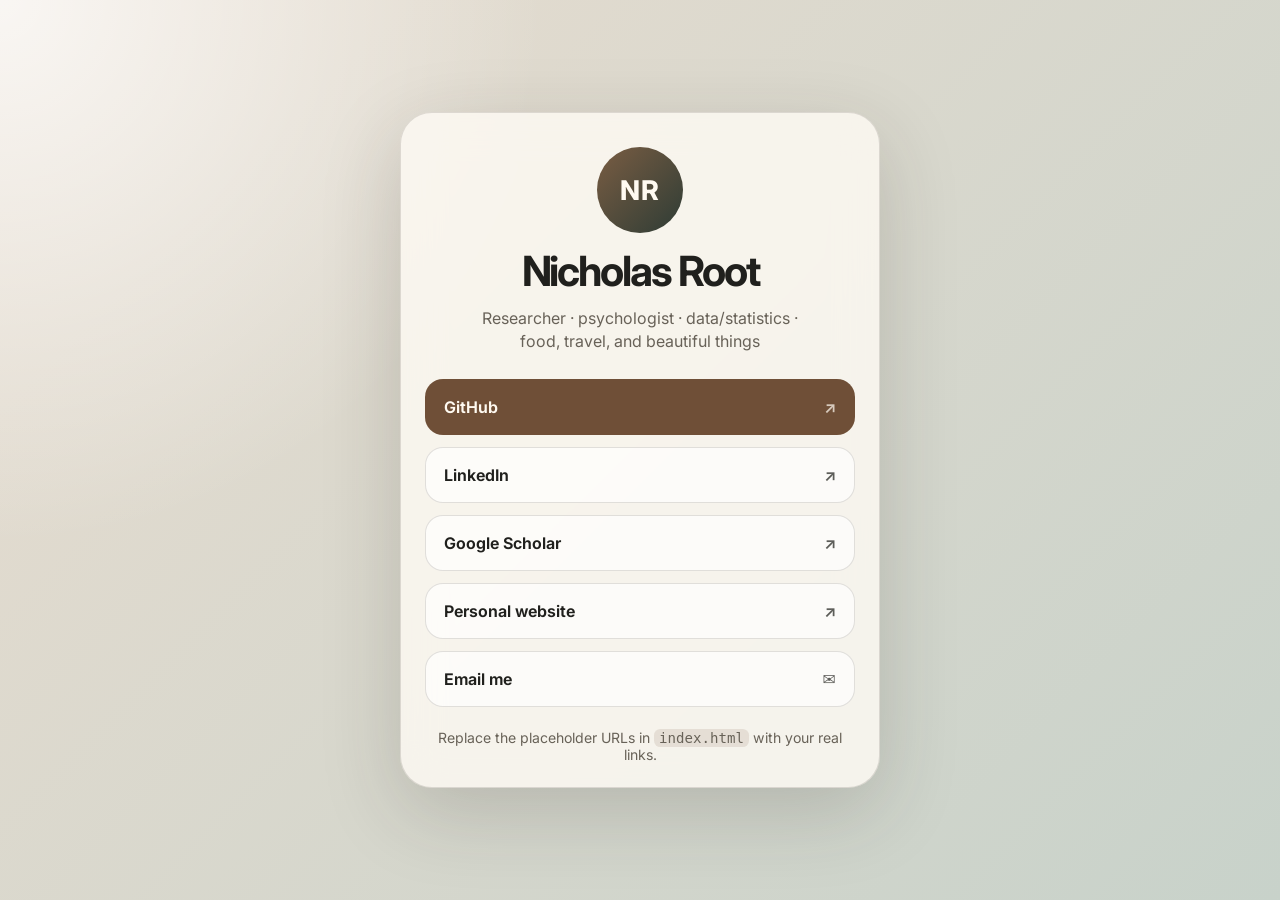
==== index.html @ 7e6c5c31 "update refs" ====
<!doctype html>
<html lang="en">
<head>
  <meta charset="utf-8" />
  <meta name="viewport" content="width=device-width, initial-scale=1" />
  <meta name="description" content="Links for Nicholas Root" />
  <title>Nicholas Root | Links</title>
  <link rel="preconnect" href="https://fonts.googleapis.com">
  <link rel="preconnect" href="https://fonts.gstatic.com" crossorigin>
  <link href="https://fonts.googleapis.com/css2?family=Inter:wght@400;500;650;750&display=swap" rel="stylesheet">
  <link rel="stylesheet" href="styles.css" />
</head>
<body>
  <main class="page-shell">
    <section class="card" aria-label="Profile links">
      <div class="avatar" aria-hidden="true">NR</div>

      <h1>Nicholas Root</h1>
      <p class="tagline">Researcher · psychologist · data/statistics · food, travel, and beautiful things</p>

      <nav class="links" aria-label="Main links">
        <a class="link-button primary" href="https://github.com/your-username" target="_blank" rel="noopener noreferrer">
          <span>GitHub</span>
          <span class="arrow">↗</span>
        </a>
        <a class="link-button" href="https://www.linkedin.com/in/your-profile" target="_blank" rel="noopener noreferrer">
          <span>LinkedIn</span>
          <span class="arrow">↗</span>
        </a>
        <a class="link-button" href="https://scholar.google.com/citations?user=YOUR_ID" target="_blank" rel="noopener noreferrer">
          <span>Google Scholar</span>
          <span class="arrow">↗</span>
        </a>
        <a class="link-button" href="https://your-website.com" target="_blank" rel="noopener noreferrer">
          <span>Personal website</span>
          <span class="arrow">↗</span>
        </a>
        <a class="link-button" href="mailto:nicholas.root@gmail.com">
          <span>Email me</span>
          <span class="arrow">✉</span>
        </a>
      </nav>

      <p class="note">Replace the placeholder URLs in <code>index.html</code> with your real links.</p>
    </section>
  </main>
</body>
</html>
---- styles.css ----
:root {
  --bg-1: #e8ddd0;
  --bg-2: #c8d2ca;
  --text: #20201d;
  --muted: #686258;
  --card: rgba(255, 252, 245, 0.78);
  --border: rgba(55, 48, 40, 0.14);
  --button: rgba(255, 255, 255, 0.68);
  --button-hover: rgba(255, 255, 255, 0.92);
  --accent: #6f4f37;
  --shadow: 0 24px 80px rgba(46, 41, 35, 0.18);
}

* { box-sizing: border-box; }

body {
  margin: 0;
  min-height: 100vh;
  font-family: Inter, system-ui, -apple-system, BlinkMacSystemFont, "Segoe UI", sans-serif;
  color: var(--text);
  background:
    radial-gradient(circle at top left, rgba(255,255,255,0.75), transparent 34rem),
    linear-gradient(135deg, var(--bg-1), var(--bg-2));
}

.page-shell {
  min-height: 100vh;
  display: grid;
  place-items: center;
  padding: 32px 18px;
}

.card {
  width: min(100%, 480px);
  padding: 34px 24px 24px;
  border: 1px solid var(--border);
  border-radius: 32px;
  background: var(--card);
  box-shadow: var(--shadow);
  backdrop-filter: blur(20px);
  text-align: center;
}

.avatar {
  width: 86px;
  height: 86px;
  margin: 0 auto 18px;
  display: grid;
  place-items: center;
  border-radius: 999px;
  background: linear-gradient(135deg, #7a5d43, #2e3c35);
  color: #fffaf1;
  font-weight: 750;
  font-size: 1.7rem;
  letter-spacing: 0.04em;
}

h1 {
  margin: 0;
  font-size: clamp(2rem, 7vw, 2.6rem);
  line-height: 1;
  letter-spacing: -0.05em;
}

.tagline {
  max-width: 34ch;
  margin: 14px auto 26px;
  color: var(--muted);
  line-height: 1.45;
}

.links {
  display: grid;
  gap: 12px;
}

.link-button {
  display: flex;
  align-items: center;
  justify-content: space-between;
  gap: 16px;
  min-height: 56px;
  padding: 0 18px;
  border: 1px solid var(--border);
  border-radius: 18px;
  background: var(--button);
  color: var(--text);
  text-decoration: none;
  font-weight: 650;
  transition: transform 150ms ease, background 150ms ease, border-color 150ms ease;
}

.link-button:hover,
.link-button:focus-visible {
  transform: translateY(-2px);
  background: var(--button-hover);
  border-color: rgba(55, 48, 40, 0.28);
  outline: none;
}

.link-button.primary {
  background: var(--accent);
  color: #fffaf1;
  border-color: transparent;
}

.arrow {
  opacity: 0.72;
}

.note {
  margin: 22px 0 0;
  color: var(--muted);
  font-size: 0.88rem;
}

code {
  padding: 0.1em 0.35em;
  border-radius: 0.45em;
  background: rgba(111, 79, 55, 0.12);
}
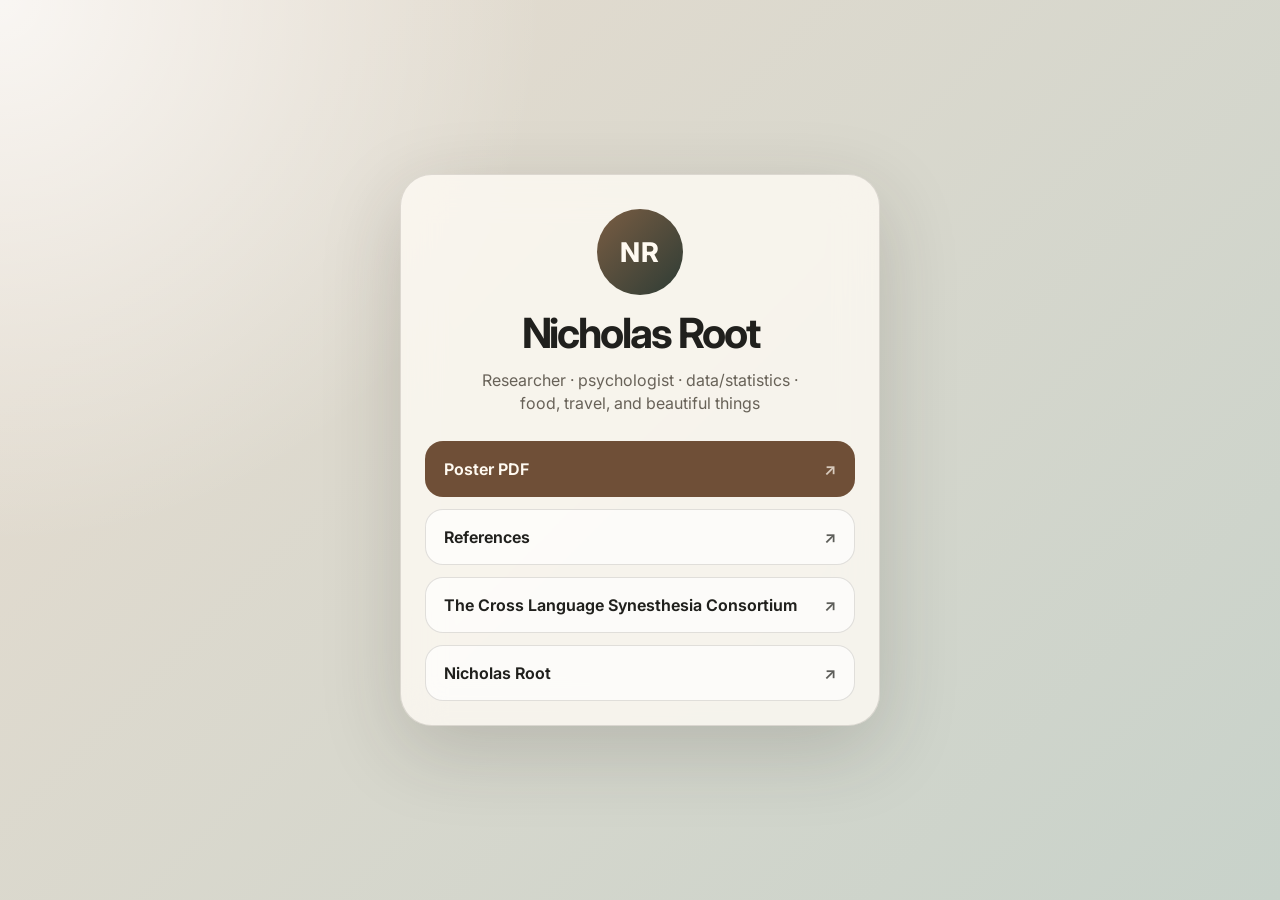
==== commit 51b5c0ce: "update refs" ====
--- a/index.html
+++ b/index.html
@@ -4,7 +4,7 @@
   <meta charset="utf-8" />
   <meta name="viewport" content="width=device-width, initial-scale=1" />
   <meta name="description" content="Links for Nicholas Root" />
-  <title>Nicholas Root | Links</title>
+  <title>Nicholas Root IMRF 2026 | Links</title>
   <link rel="preconnect" href="https://fonts.googleapis.com">
   <link rel="preconnect" href="https://fonts.gstatic.com" crossorigin>
   <link href="https://fonts.googleapis.com/css2?family=Inter:wght@400;500;650;750&display=swap" rel="stylesheet">
@@ -19,29 +19,24 @@
       <p class="tagline">Researcher · psychologist · data/statistics · food, travel, and beautiful things</p>
 
       <nav class="links" aria-label="Main links">
-        <a class="link-button primary" href="https://github.com/your-username" target="_blank" rel="noopener noreferrer">
-          <span>GitHub</span>
+        <a class="link-button primary" href="imrf2026.pdf" target="_blank" rel="noopener noreferrer">
+          <span>Poster PDF</span>
           <span class="arrow">↗</span>
         </a>
-        <a class="link-button" href="https://www.linkedin.com/in/your-profile" target="_blank" rel="noopener noreferrer">
-          <span>LinkedIn</span>
+        <a class="link-button" href="references.html" target="_blank" rel="noopener noreferrer">
+          <span>References</span>
           <span class="arrow">↗</span>
         </a>
-        <a class="link-button" href="https://scholar.google.com/citations?user=YOUR_ID" target="_blank" rel="noopener noreferrer">
-          <span>Google Scholar</span>
+        <a class="link-button" href="https://www.xlsc.org" target="_blank" rel="noopener noreferrer">
+          <span>The Cross Language Synesthesia Consortium</span>
           <span class="arrow">↗</span>
         </a>
-        <a class="link-button" href="https://your-website.com" target="_blank" rel="noopener noreferrer">
-          <span>Personal website</span>
+        <a class="link-button" href="https://www.nicholasbroot.com" target="_blank" rel="noopener noreferrer">
+          <span>Nicholas Root</span>
           <span class="arrow">↗</span>
-        </a>
-        <a class="link-button" href="mailto:nicholas.root@gmail.com">
-          <span>Email me</span>
-          <span class="arrow">✉</span>
         </a>
       </nav>
 
-      <p class="note">Replace the placeholder URLs in <code>index.html</code> with your real links.</p>
     </section>
   </main>
 </body>
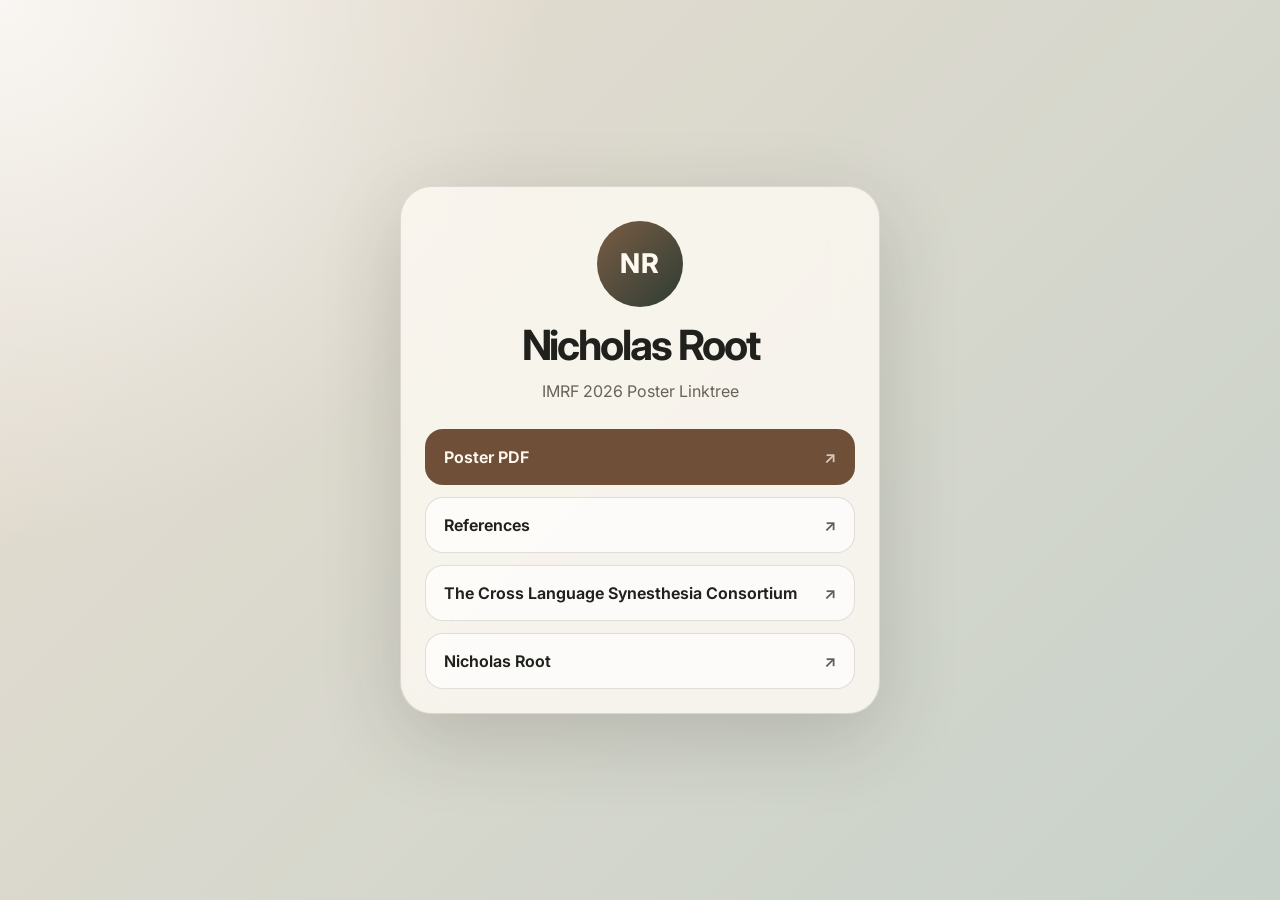
==== commit 6f6cb751: "Update index.html" ====
--- a/index.html
+++ b/index.html
@@ -16,7 +16,7 @@
       <div class="avatar" aria-hidden="true">NR</div>
 
       <h1>Nicholas Root</h1>
-      <p class="tagline">Researcher · psychologist · data/statistics · food, travel, and beautiful things</p>
+      <p class="tagline">IMRF 2026 Poster Linktree</p>
 
       <nav class="links" aria-label="Main links">
         <a class="link-button primary" href="imrf2026.pdf" target="_blank" rel="noopener noreferrer">
